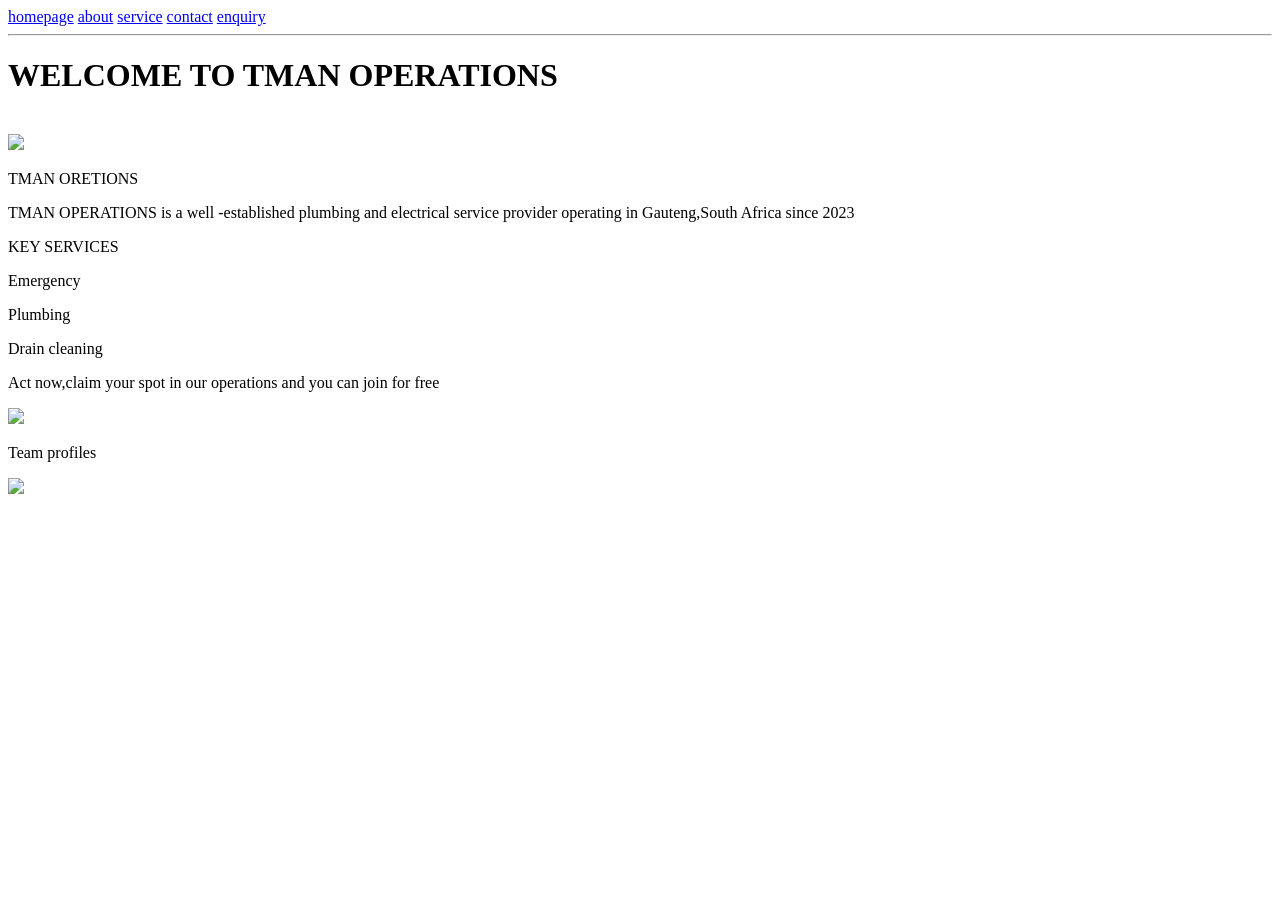
==== index.html @ d11e2aa8 "initial commit" ====
<!DOCTYPE html>
<html lang="en">
<head>
    <meta charset="UTF-8">
    <meta name="viewport" content="width=device-width, initial-scale=1.0">
    <title>homepage</title>
</head>
<body>
<header>
    <nav>
        <a href="index.html" target="_blank">homepage</a>
        <a href="about.html" target="_blank">about</a>
        <a href="service.html" target="_blank">service</a>
        <a href="contact.html" target="_blank">contact</a>
        <a href="enquiry.html" target="_blank">enquiry</a>
    </nav>
    <hr>
    <main>
        <h1>WELCOME TO TMAN OPERATIONS</h1>
        <br>
        <img src="c:\Users\Student\Downloads\plumbing pic.jpg">
       
       
        <p>TMAN ORETIONS</p>
        <P>TMAN OPERATIONS is a well -established plumbing and electrical service provider operating in Gauteng,South Africa since 2023</P>
        <p>KEY SERVICES</p>
        <P>Emergency</P>
         <P>Plumbing</P> 
         <P>Drain cleaning</P>
         <p>Act now,claim your spot in our operations and you can join for free</p>
       
         <img src="c:\Users\Student\Downloads\plumbing.jpg"width=400>
         
         <p>Team profiles</p>

         <img src="c:\Users\Student\Downloads\adam-plumbing.jpg"width=400>
         </header>
</body>
</html>
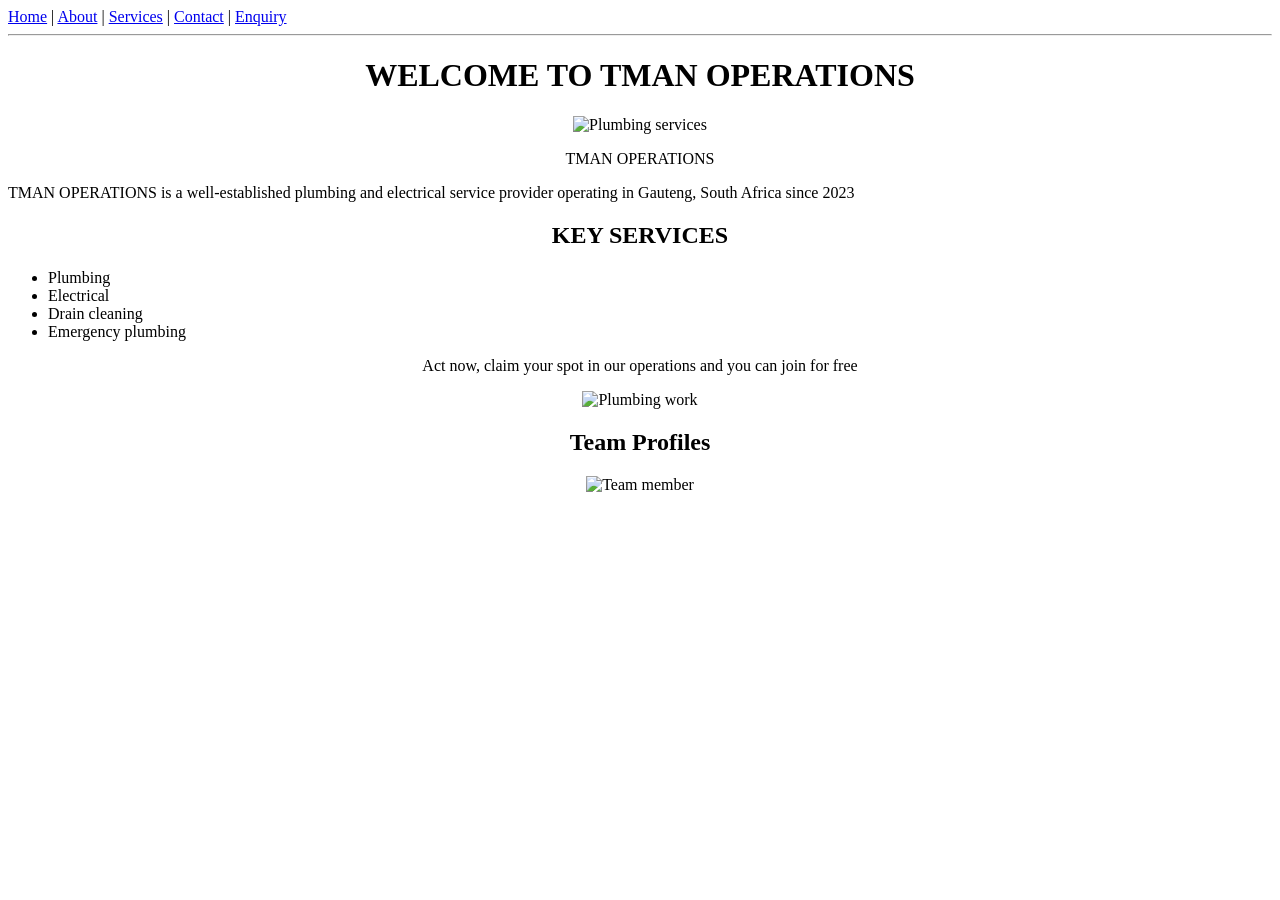
==== commit c40d92e9: "commit part1" ====
--- a/index.html
+++ b/index.html
@@ -3,37 +3,35 @@
 <head>
     <meta charset="UTF-8">
     <meta name="viewport" content="width=device-width, initial-scale=1.0">
-    <title>homepage</title>
+    <title>TMAN Operations - Home</title>
 </head>
 <body>
-<header>
-    <nav>
-        <a href="index.html" target="_blank">homepage</a>
-        <a href="about.html" target="_blank">about</a>
-        <a href="service.html" target="_blank">service</a>
-        <a href="contact.html" target="_blank">contact</a>
-        <a href="enquiry.html" target="_blank">enquiry</a>
-    </nav>
-    <hr>
+    <header>
+        <nav>
+            <a href="index.html">Home</a> |
+            <a href="about.html">About</a> |
+            <a href="service.html">Services</a> |
+            <a href="contact.html">Contact</a> |
+            <a href="enquiry.html">Enquiry</a>
+        </nav>
+        <hr>
+    </header>
     <main>
-        <h1>WELCOME TO TMAN OPERATIONS</h1>
-        <br>
-        <img src="c:\Users\Student\Downloads\plumbing pic.jpg">
-       
-       
-        <p>TMAN ORETIONS</p>
-        <P>TMAN OPERATIONS is a well -established plumbing and electrical service provider operating in Gauteng,South Africa since 2023</P>
-        <p>KEY SERVICES</p>
-        <P>Emergency</P>
-         <P>Plumbing</P> 
-         <P>Drain cleaning</P>
-         <p>Act now,claim your spot in our operations and you can join for free</p>
-       
-         <img src="c:\Users\Student\Downloads\plumbing.jpg"width=400>
-         
-         <p>Team profiles</p>
-
-         <img src="c:\Users\Student\Downloads\adam-plumbing.jpg"width=400>
-         </header>
+        <center><h1>WELCOME TO TMAN OPERATIONS</h1></center>
+        <center><img src="c:\Users\Student\Downloads\plumbing pic.jpg" alt="Plumbing services"></center>
+        <center><p>TMAN OPERATIONS</p></center>
+        <p>TMAN OPERATIONS is a well-established plumbing and electrical service provider operating in Gauteng, South Africa since 2023</p>
+        <center><h2>KEY SERVICES</h2></center>
+        <ul>
+            <li>Plumbing</li>
+            <li>Electrical</li>
+            <li>Drain cleaning</li>
+            <li>Emergency plumbing</li>
+        </ul>
+        <center><p>Act now, claim your spot in our operations and you can join for free</p></center>
+        <center><img src="c:\Users\Student\Downloads\plumbing.jpg" width="400" alt="Plumbing work"></center>
+        <center><h2>Team Profiles</h2></center>
+        <center><img src="c:\Users\Student\Downloads\adam-plumbing.jpg" width="400" alt="Team member"></center>
+    </main>
 </body>
 </html>
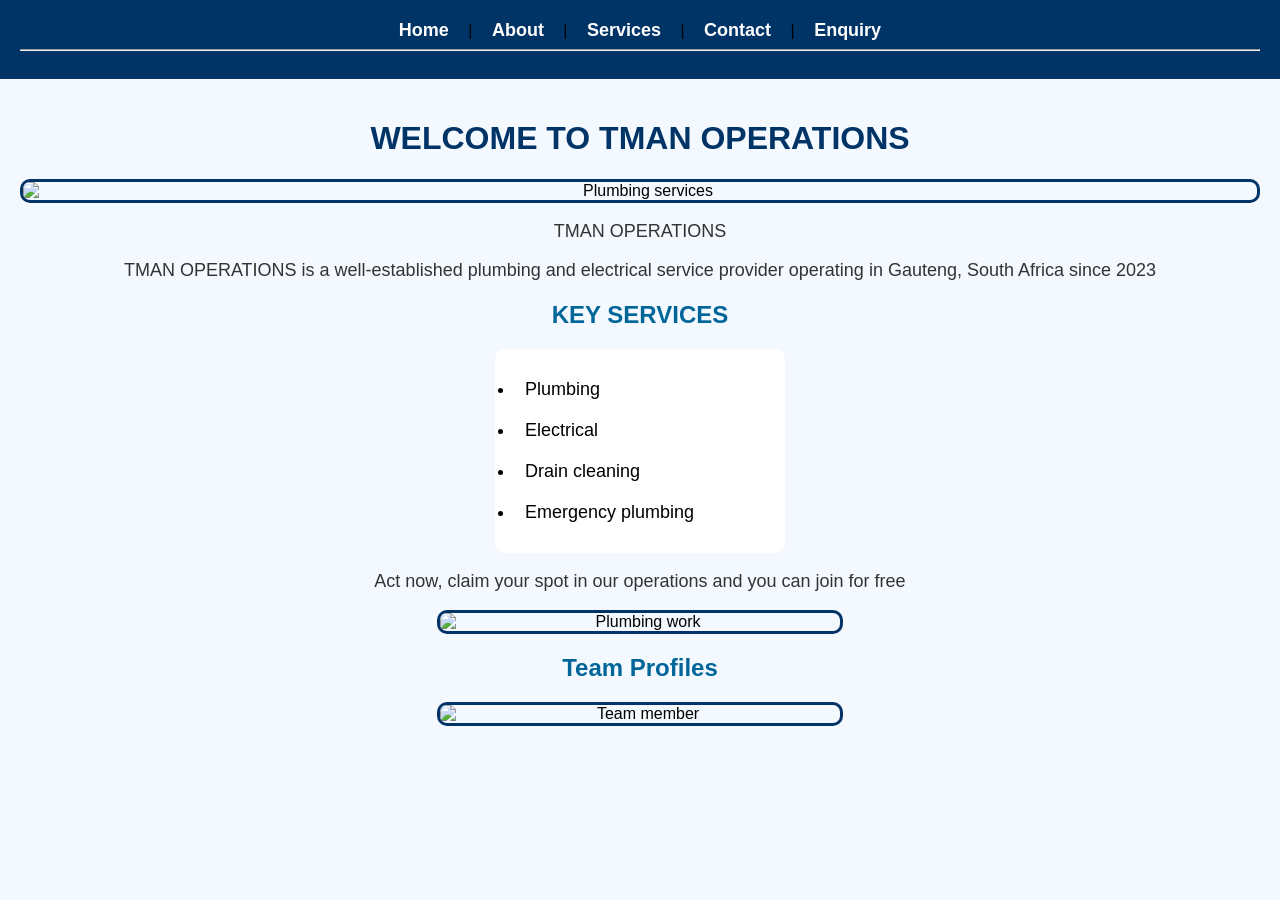
==== commit 7a0aa521: "changed html to css" ====
--- a/index.html
+++ b/index.html
@@ -4,6 +4,7 @@
     <meta charset="UTF-8">
     <meta name="viewport" content="width=device-width, initial-scale=1.0">
     <title>TMAN Operations - Home</title>
+    <link rel="stylesheet" href="CSS/styles.css">
 </head>
 <body>
     <header>
@@ -18,7 +19,7 @@
     </header>
     <main>
         <center><h1>WELCOME TO TMAN OPERATIONS</h1></center>
-        <center><img src="c:\Users\Student\Downloads\plumbing pic.jpg" alt="Plumbing services"></center>
+        <center><img src="images/plumbing-pic.jpg" alt="Plumbing services"></center>
         <center><p>TMAN OPERATIONS</p></center>
         <p>TMAN OPERATIONS is a well-established plumbing and electrical service provider operating in Gauteng, South Africa since 2023</p>
         <center><h2>KEY SERVICES</h2></center>
--- a/CSS/styles.css
+++ b/CSS/styles.css
@@ -0,0 +1,86 @@
+
+        body{
+            font-family: Arial, sans-serif;
+            background-color: #f4f9ff;
+            margin: 0;
+            padding: 0;
+        }
+
+        /* HEADER SECTION */
+        header{
+            background-color: #003366;
+            padding: 20px;
+        }
+
+        /* NAVIGATION SECTION */
+        nav{
+            text-align: center;
+        }
+
+        nav a{
+            color: white;
+            text-decoration: none;
+            margin: 15px;
+            font-size: 18px;
+            font-weight: bold;
+        }
+
+        nav a:hover{
+            color: yellow;
+        }
+
+        /* MAIN CONTENT SECTION */
+        main{
+            padding: 20px;
+        }
+
+        /* HEADING SECTION */
+        h1{
+            text-align: center;
+            color: #003366;
+        }
+
+        h2{
+            text-align: center;
+            color: #006699;
+        }
+
+        /* PARAGRAPH SECTION */
+        p{
+            text-align: center;
+            font-size: 18px;
+            color: #333333;
+        }
+
+        /* IMAGE SECTION */
+        img{
+            display: block;
+            margin: auto;
+            border-radius: 10px;
+            border: 3px solid #003366;
+        }
+
+        /* LIST SECTION */
+        ul{
+            width: 250px;
+            margin: auto;
+            background-color: white;
+            padding: 20px;
+            border-radius: 10px;
+        }
+
+        li{
+            padding: 10px;
+            font-size: 18px;
+        }
+
+        /* FOOTER SECTION */
+        footer{
+            background-color: #003366;
+            color: white;
+            text-align: center;
+            padding: 15px;
+            margin-top: 20px;
+        }
+
+    
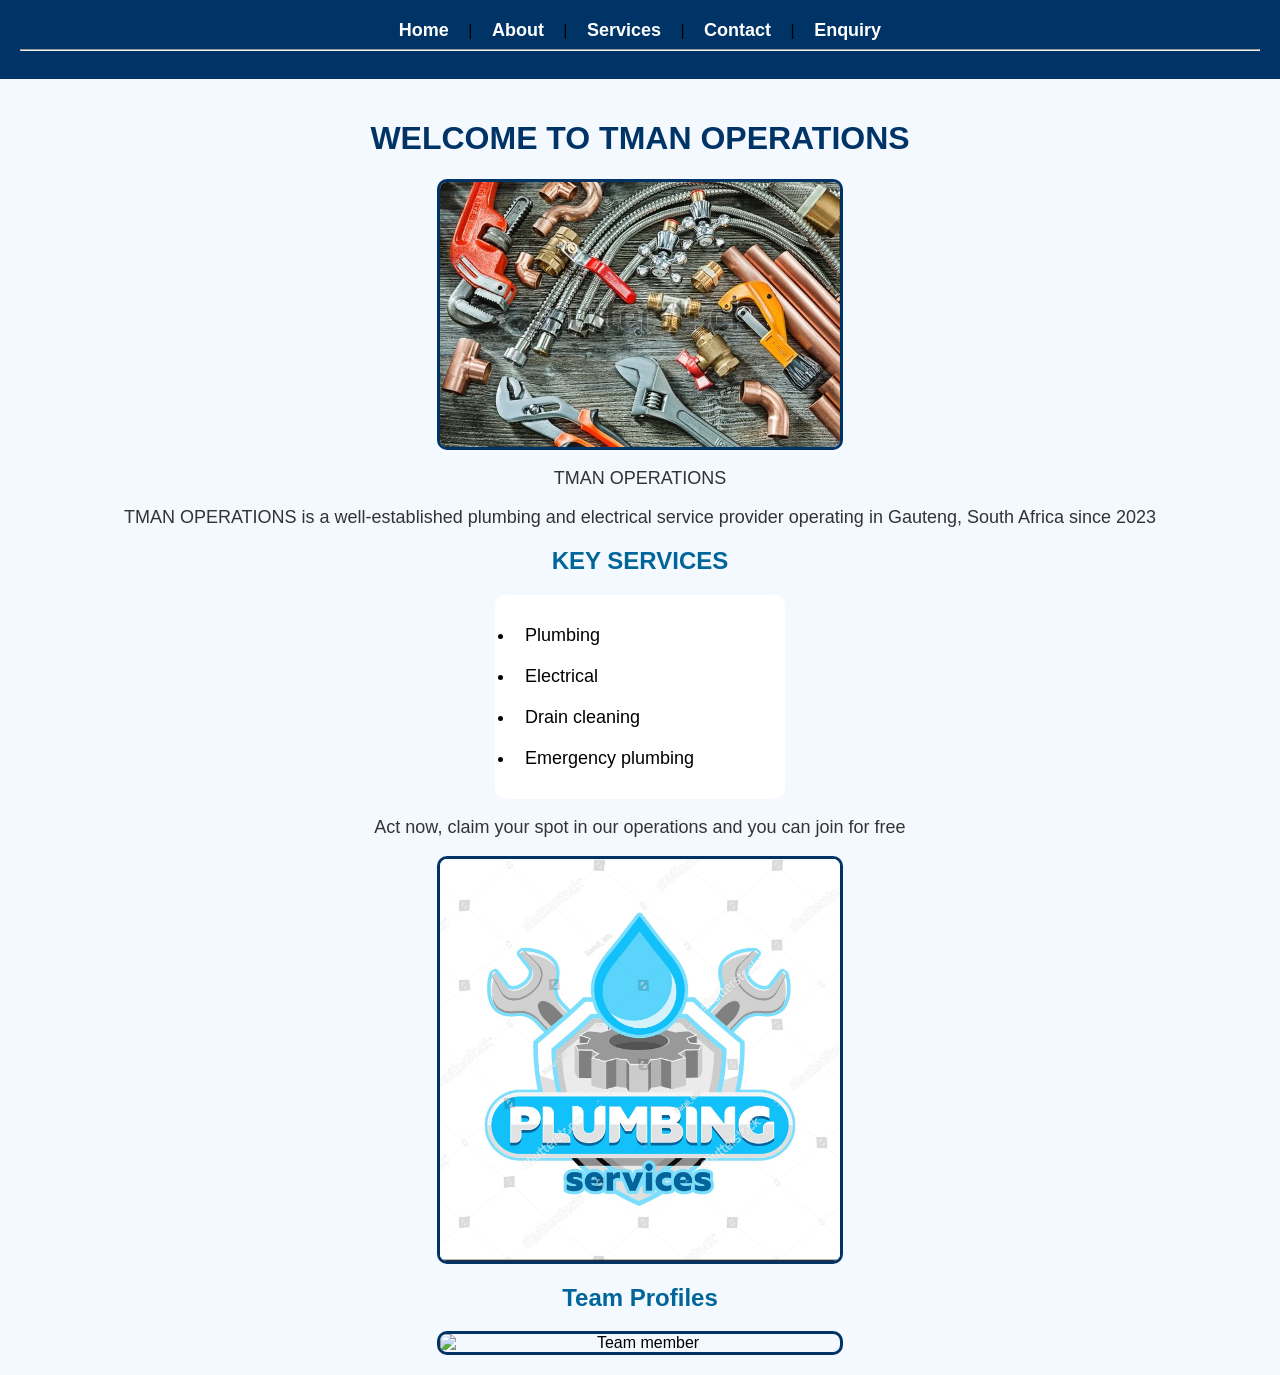
==== commit 872aa137: "added pictures" ====
--- a/index.html
+++ b/index.html
@@ -19,7 +19,7 @@
     </header>
     <main>
         <center><h1>WELCOME TO TMAN OPERATIONS</h1></center>
-        <center><img src="images/plumbing-pic.jpg" alt="Plumbing services"></center>
+        <center><img src="plumbing.tman operations.jpg" width="400" alt="TMAN operations"></center>
         <center><p>TMAN OPERATIONS</p></center>
         <p>TMAN OPERATIONS is a well-established plumbing and electrical service provider operating in Gauteng, South Africa since 2023</p>
         <center><h2>KEY SERVICES</h2></center>
@@ -30,7 +30,7 @@
             <li>Emergency plumbing</li>
         </ul>
         <center><p>Act now, claim your spot in our operations and you can join for free</p></center>
-        <center><img src="c:\Users\Student\Downloads\plumbing.jpg" width="400" alt="Plumbing work"></center>
+        <center><img src="plumbing.jpg" width="400" alt="plumbing service"></center>
         <center><h2>Team Profiles</h2></center>
         <center><img src="c:\Users\Student\Downloads\adam-plumbing.jpg" width="400" alt="Team member"></center>
     </main>
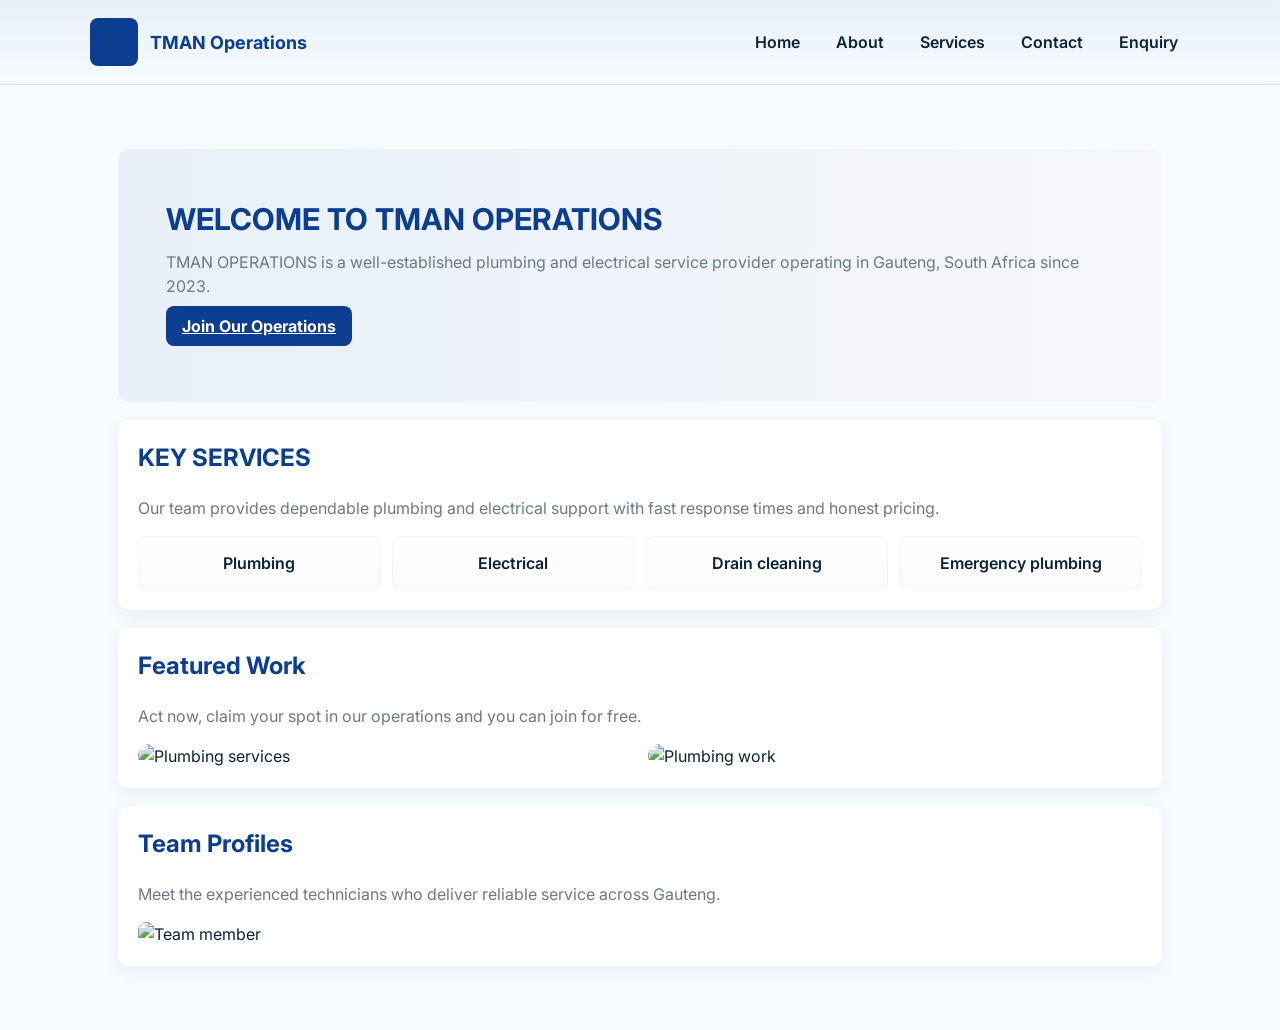
==== commit d3405da6: "Enhance homepage styling and retain existing page structure" ====
--- a/index.html
+++ b/index.html
@@ -1,38 +1,63 @@
-<!DOCTYPE html>
+﻿<!DOCTYPE html>
 <html lang="en">
 <head>
     <meta charset="UTF-8">
     <meta name="viewport" content="width=device-width, initial-scale=1.0">
     <title>TMAN Operations - Home</title>
     <link rel="stylesheet" href="CSS/styles.css">
+    <meta name="description" content="TMAN Operations is a trusted plumbing and electrical service provider in Gauteng since 2023.">
 </head>
 <body>
-    <header>
-        <nav>
-            <a href="index.html">Home</a> |
-            <a href="about.html">About</a> |
-            <a href="service.html">Services</a> |
-            <a href="contact.html">Contact</a> |
-            <a href="enquiry.html">Enquiry</a>
-        </nav>
-        <hr>
+    <header class="site-header">
+        <div class="container header-inner">
+            <a class="brand" href="index.html">
+                <span class="logo" aria-hidden="true"></span>
+                <h1>TMAN Operations</h1>
+            </a>
+            <nav class="main-nav" aria-label="Main navigation">
+                <a href="index.html">Home</a>
+                <a href="about.html">About</a>
+                <a href="service.html">Services</a>
+                <a href="contact.html">Contact</a>
+                <a href="enquiry.html">Enquiry</a>
+            </nav>
+        </div>
     </header>
-    <main>
-        <center><h1>WELCOME TO TMAN OPERATIONS</h1></center>
-        <center><img src="plumbing.tman operations.jpg" width="400" alt="TMAN operations"></center>
-        <center><p>TMAN OPERATIONS</p></center>
-        <p>TMAN OPERATIONS is a well-established plumbing and electrical service provider operating in Gauteng, South Africa since 2023</p>
-        <center><h2>KEY SERVICES</h2></center>
-        <ul>
-            <li>Plumbing</li>
-            <li>Electrical</li>
-            <li>Drain cleaning</li>
-            <li>Emergency plumbing</li>
-        </ul>
-        <center><p>Act now, claim your spot in our operations and you can join for free</p></center>
-        <center><img src="plumbing.jpg" width="400" alt="plumbing service"></center>
-        <center><h2>Team Profiles</h2></center>
-        <center><img src="c:\Users\Student\Downloads\adam-plumbing.jpg" width="400" alt="Team member"></center>
+
+    <main class="site-main">
+        <div class="container">
+            <section class="hero">
+                <h1>WELCOME TO TMAN OPERATIONS</h1>
+                <p>TMAN OPERATIONS is a well-established plumbing and electrical service provider operating in Gauteng, South Africa since 2023.</p>
+                <p><a class="btn" href="enquiry.html">Join Our Operations</a></p>
+            </section>
+
+            <section class="card">
+                <h2>KEY SERVICES</h2>
+                <p>Our team provides dependable plumbing and electrical support with fast response times and honest pricing.</p>
+                <ul class="services">
+                    <li>Plumbing</li>
+                    <li>Electrical</li>
+                    <li>Drain cleaning</li>
+                    <li>Emergency plumbing</li>
+                </ul>
+            </section>
+
+            <section class="card">
+                <h2>Featured Work</h2>
+                <p>Act now, claim your spot in our operations and you can join for free.</p>
+                <div class="grid-images">
+                    <img class="responsive" src="c:\Users\Student\Downloads\plumbing pic.jpg" alt="Plumbing services">
+                    <img class="responsive" src="c:\Users\Student\Downloads\plumbing.jpg" alt="Plumbing work">
+                </div>
+            </section>
+
+            <section class="card">
+                <h2>Team Profiles</h2>
+                <p>Meet the experienced technicians who deliver reliable service across Gauteng.</p>
+                <img class="responsive" src="c:\Users\Student\Downloads\adam-plumbing.jpg" alt="Team member">
+            </section>
+        </div>
     </main>
 </body>
-</html>+</html>
--- a/CSS/styles.css
+++ b/CSS/styles.css
@@ -1,86 +1,75 @@
+@import url('https://fonts.googleapis.com/css2?family=Inter:wght@300;400;600;700&display=swap');
 
-        body{
-            font-family: Arial, sans-serif;
-            background-color: #f4f9ff;
-            margin: 0;
-            padding: 0;
-        }
+:root{
+  --bg: #f6fbff;
+  --surface: #ffffff;
+  --primary: #0b3d91;
+  --accent: #ff7a59;
+  --text: #0b2336;
+  --muted: #6b7a86;
+  --radius: 10px;
+}
 
-        /* HEADER SECTION */
-        header{
-            background-color: #003366;
-            padding: 20px;
-        }
+*{box-sizing: border-box}
+html,body{height:100%}
+body{
+  margin:0;
+  font-family: 'Inter', system-ui, -apple-system, 'Segoe UI', Roboto, 'Helvetica Neue', Arial;
+  background:var(--bg);
+  color:var(--text);
+  -webkit-font-smoothing:antialiased;
+  -moz-osx-font-smoothing:grayscale;
+  line-height:1.5;
+}
 
-        /* NAVIGATION SECTION */
-        nav{
-            text-align: center;
-        }
+.container{max-width:1100px;margin:0 auto;padding:28px}
 
-        nav a{
-            color: white;
-            text-decoration: none;
-            margin: 15px;
-            font-size: 18px;
-            font-weight: bold;
-        }
+header.site-header{
+  background:linear-gradient(180deg, rgba(11,61,145,0.06), transparent);
+  backdrop-filter: saturate(1.1) blur(2px);
+  border-bottom: 1px solid rgba(11,61,145,0.06);
+}
+.header-inner{display:flex;align-items:center;justify-content:space-between;gap:16px;padding:18px 0}
+.brand{display:flex;align-items:center;gap:12px;text-decoration:none;color:var(--primary)}
+.brand .logo{width:48px;height:48px;border-radius:8px;background:var(--primary);display:inline-block}
+.brand h1{font-size:18px;margin:0;color:var(--primary);font-weight:700}
 
-        nav a:hover{
-            color: yellow;
-        }
+nav.main-nav{display:flex;gap:12px;align-items:center}
+nav.main-nav a{color:var(--text);text-decoration:none;padding:8px 12px;border-radius:8px;font-weight:600}
+nav.main-nav a:hover{background:rgba(11,61,145,0.06);color:var(--primary)}
 
-        /* MAIN CONTENT SECTION */
-        main{
-            padding: 20px;
-        }
+.hero{background:linear-gradient(90deg, rgba(11,61,145,0.06), rgba(255,122,89,0.03));padding:48px;border-radius:12px;margin:18px 0}
+.hero h1{margin:0;font-size:30px;color:var(--primary)}
+.hero p{margin-top:8px;color:var(--muted);font-size:16px}
 
-        /* HEADING SECTION */
-        h1{
-            text-align: center;
-            color: #003366;
-        }
+main.site-main{padding:18px 0}
+.card{background:var(--surface);padding:20px;border-radius:var(--radius);box-shadow:0 6px 18px rgba(11,34,60,0.06);margin-bottom:18px}
 
-        h2{
-            text-align: center;
-            color: #006699;
-        }
+h1,h2,h3{color:var(--primary);margin-top:0}
+p{color:var(--muted);font-size:16px}
 
-        /* PARAGRAPH SECTION */
-        p{
-            text-align: center;
-            font-size: 18px;
-            color: #333333;
-        }
+img.responsive{max-width:100%;height:auto;display:block;border-radius:8px}
 
-        /* IMAGE SECTION */
-        img{
-            display: block;
-            margin: auto;
-            border-radius: 10px;
-            border: 3px solid #003366;
-        }
+ul.services{display:grid;grid-template-columns:repeat(auto-fit,minmax(200px,1fr));gap:12px;list-style:none;padding:0;margin:0}
+ul.services li{background:linear-gradient(180deg, #ffffff, #fbfbfd);padding:14px;border-radius:8px;border:1px solid rgba(11,61,145,0.04);text-align:center;font-weight:600;color:var(--text)}
 
-        /* LIST SECTION */
-        ul{
-            width: 250px;
-            margin: auto;
-            background-color: white;
-            padding: 20px;
-            border-radius: 10px;
-        }
+.grid-images{display:grid;grid-template-columns:repeat(auto-fit,minmax(220px,1fr));gap:16px;margin-top:16px}
+.grid-images img{border-radius:12px;object-fit:cover}
 
-        li{
-            padding: 10px;
-            font-size: 18px;
-        }
+form.contact-form{display:grid;gap:12px}
+form.contact-form input[type="text"],form.contact-form input[type="email"],form.contact-form input[type="tel"],form.contact-form textarea{width:100%;padding:10px;border-radius:8px;border:1px solid rgba(11,61,145,0.08)}
+form.contact-form label{font-weight:600;color:var(--primary)}
+form.contact-form input[type="submit"],.btn{background:var(--primary);color:white;padding:10px 16px;border-radius:8px;border:0;cursor:pointer;font-weight:700}
+.btn:hover{opacity:.95;}
 
-        /* FOOTER SECTION */
-        footer{
-            background-color: #003366;
-            color: white;
-            text-align: center;
-            padding: 15px;
-            margin-top: 20px;
-        }
+footer.site-footer{padding:20px 0;margin-top:28px;border-top:1px solid rgba(11,61,145,0.06);color:var(--muted)}
 
-    +/* Responsive */
+@media (max-width:700px){
+  .header-inner{flex-direction:column;align-items:flex-start}
+  nav.main-nav{flex-wrap:wrap}
+  .hero{padding:20px}
+  .hero h1{font-size:22px}
+}
+
+
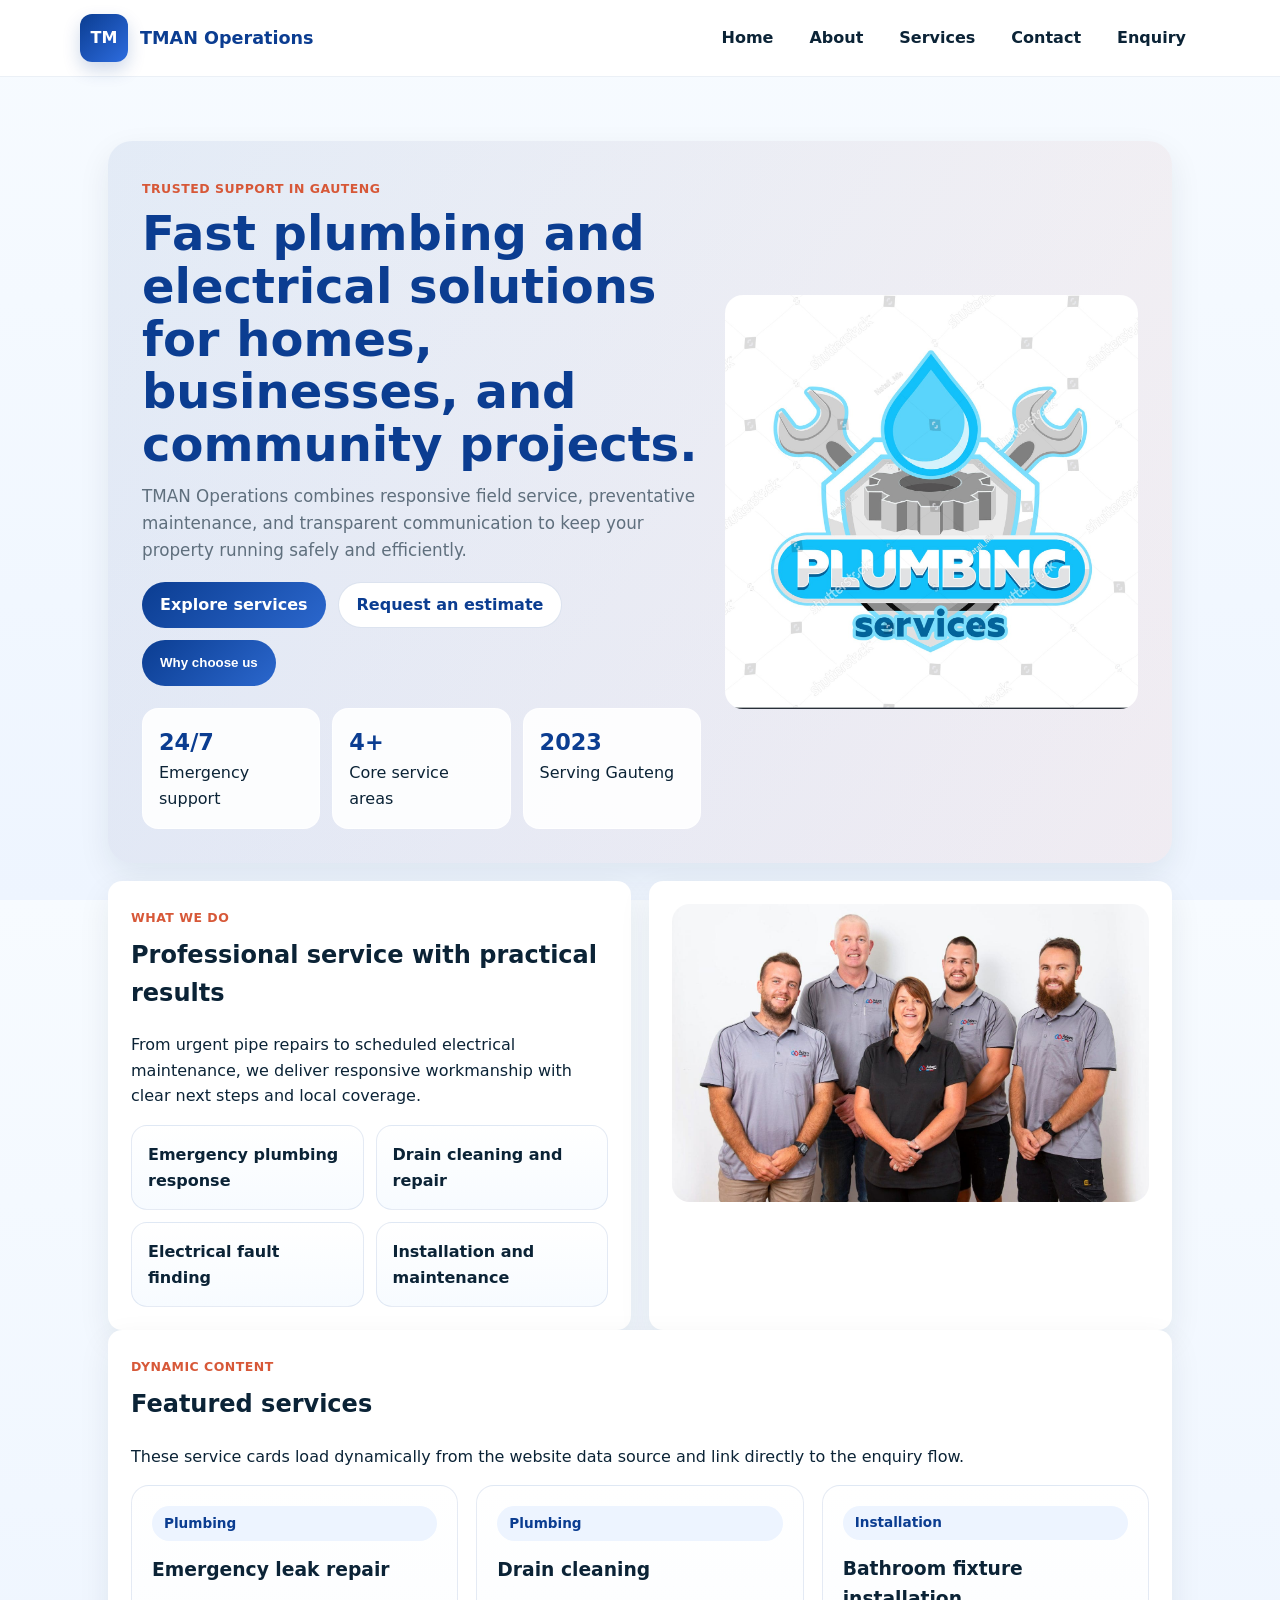
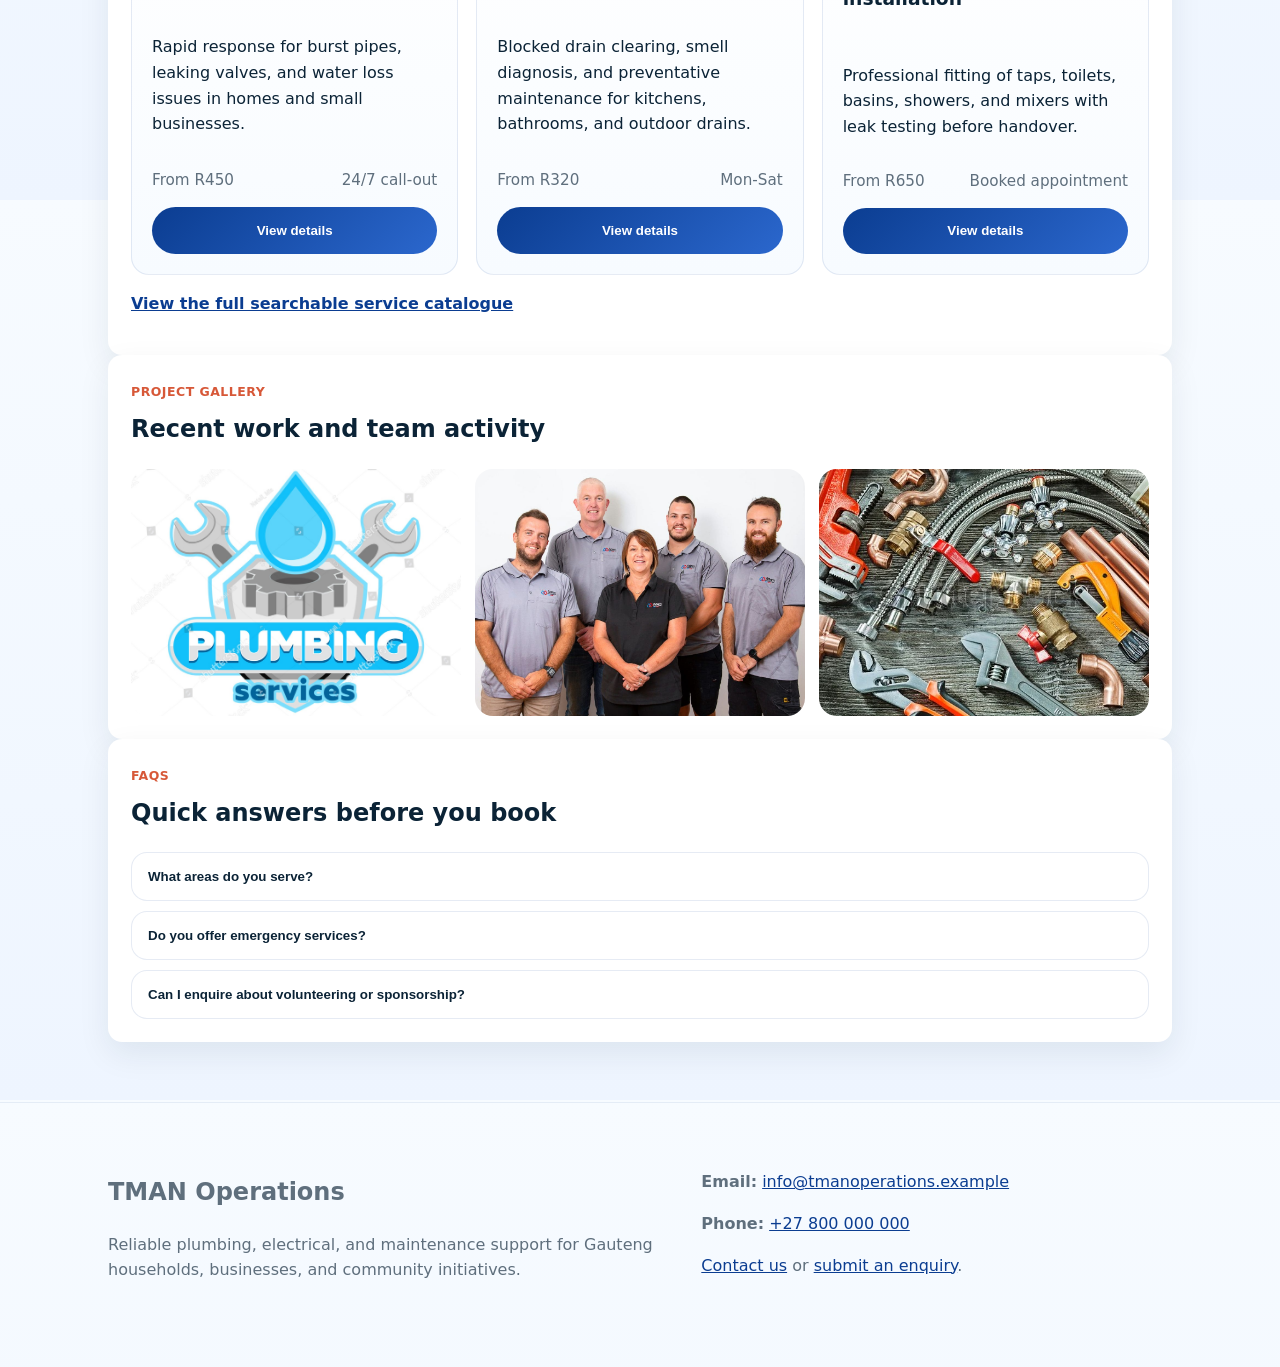
==== commit 5adfda1c: "we added javascript" ====
--- a/index.html
+++ b/index.html
@@ -1,21 +1,53 @@
-﻿<!DOCTYPE html>
+<!DOCTYPE html>
 <html lang="en">
 <head>
     <meta charset="UTF-8">
     <meta name="viewport" content="width=device-width, initial-scale=1.0">
-    <title>TMAN Operations - Home</title>
+    <title>TMAN Operations | Plumbing and Electrical Services in Gauteng</title>
+    <meta name="description" content="TMAN Operations delivers plumbing, electrical, maintenance, and emergency response services across Gauteng with fast turnaround and professional support.">
+    <meta name="keywords" content="TMAN Operations, plumbing Gauteng, electrical services Gauteng, emergency plumber Johannesburg, drain cleaning, maintenance services">
+    <meta name="robots" content="index, follow">
+    <meta name="theme-color" content="#0b3d91">
+    <meta name="referrer" content="strict-origin-when-cross-origin">
+    <meta property="og:title" content="TMAN Operations | Reliable Plumbing and Electrical Services">
+    <meta property="og:description" content="Book plumbing, electrical, and emergency response support for homes, businesses, and community projects in Gauteng.">
+    <meta property="og:type" content="website">
+    <meta property="og:url" content="https://tman-operations.netlify.app/">
+    <meta property="og:image" content="https://tman-operations.netlify.app/plumbing.jpg">
+    <meta name="twitter:card" content="summary_large_image">
+    <meta name="twitter:title" content="TMAN Operations">
+    <meta name="twitter:description" content="Professional plumbing and electrical services in Gauteng.">
+    <link rel="canonical" href="https://tman-operations.netlify.app/">
+    <link rel="icon" href="favicon.svg" type="image/svg+xml">
     <link rel="stylesheet" href="CSS/styles.css">
-    <meta name="description" content="TMAN Operations is a trusted plumbing and electrical service provider in Gauteng since 2023.">
+    <script type="application/ld+json">
+    {
+      "@context": "https://schema.org",
+      "@type": "LocalBusiness",
+      "name": "TMAN Operations",
+      "image": "https://tman-operations.netlify.app/plumbing.jpg",
+      "url": "https://tman-operations.netlify.app/",
+      "telephone": "+27 800 000 000",
+      "email": "info@tmanoperations.example",
+      "address": {
+        "@type": "PostalAddress",
+        "addressLocality": "Gauteng",
+        "addressCountry": "ZA"
+      },
+      "areaServed": "Gauteng",
+      "description": "TMAN Operations provides plumbing, electrical, maintenance, and emergency support services."
+    }
+    </script>
 </head>
 <body>
     <header class="site-header">
         <div class="container header-inner">
-            <a class="brand" href="index.html">
+            <a class="brand" href="index.html" aria-label="TMAN Operations home">
                 <span class="logo" aria-hidden="true"></span>
-                <h1>TMAN Operations</h1>
+                <span class="brand-title">TMAN Operations</span>
             </a>
             <nav class="main-nav" aria-label="Main navigation">
-                <a href="index.html">Home</a>
+                <a href="index.html" aria-current="page">Home</a>
                 <a href="about.html">About</a>
                 <a href="service.html">Services</a>
                 <a href="contact.html">Contact</a>
@@ -26,38 +58,161 @@
 
     <main class="site-main">
         <div class="container">
-            <section class="hero">
-                <h1>WELCOME TO TMAN OPERATIONS</h1>
-                <p>TMAN OPERATIONS is a well-established plumbing and electrical service provider operating in Gauteng, South Africa since 2023.</p>
-                <p><a class="btn" href="enquiry.html">Join Our Operations</a></p>
-            </section>
-
-            <section class="card">
-                <h2>KEY SERVICES</h2>
-                <p>Our team provides dependable plumbing and electrical support with fast response times and honest pricing.</p>
-                <ul class="services">
-                    <li>Plumbing</li>
-                    <li>Electrical</li>
-                    <li>Drain cleaning</li>
-                    <li>Emergency plumbing</li>
-                </ul>
-            </section>
-
-            <section class="card">
-                <h2>Featured Work</h2>
-                <p>Act now, claim your spot in our operations and you can join for free.</p>
-                <div class="grid-images">
-                    <img class="responsive" src="c:\Users\Student\Downloads\plumbing pic.jpg" alt="Plumbing services">
-                    <img class="responsive" src="c:\Users\Student\Downloads\plumbing.jpg" alt="Plumbing work">
-                </div>
-            </section>
-
-            <section class="card">
-                <h2>Team Profiles</h2>
-                <p>Meet the experienced technicians who deliver reliable service across Gauteng.</p>
-                <img class="responsive" src="c:\Users\Student\Downloads\adam-plumbing.jpg" alt="Team member">
+            <section class="hero" data-animate>
+                <div>
+                    <span class="eyebrow">Trusted support in Gauteng</span>
+                    <h1>Fast plumbing and electrical solutions for homes, businesses, and community projects.</h1>
+                    <p>TMAN Operations combines responsive field service, preventative maintenance, and transparent communication to keep your property running safely and efficiently.</p>
+                    <div class="hero-actions">
+                        <a class="btn" href="service.html">Explore services</a>
+                        <a class="btn btn-secondary" href="enquiry.html">Request an estimate</a>
+                        <button
+                            class="btn btn-secondary"
+                            type="button"
+                            data-open-modal="true"
+                            data-modal-title="Why choose TMAN Operations?"
+                            data-modal-content="<p>We focus on rapid response, dependable workmanship, and practical solutions for both residential and commercial clients.</p><p>Our services cover emergency leaks, installations, electrical troubleshooting, and ongoing maintenance support throughout Gauteng.</p>"
+                        >
+                            Why choose us
+                        </button>
+                    </div>
+                    <div class="hero-stats" aria-label="Business highlights">
+                        <div class="stat-card">
+                            <strong>24/7</strong>
+                            <span>Emergency support</span>
+                        </div>
+                        <div class="stat-card">
+                            <strong>4+</strong>
+                            <span>Core service areas</span>
+                        </div>
+                        <div class="stat-card">
+                            <strong>2023</strong>
+                            <span>Serving Gauteng</span>
+                        </div>
+                    </div>
+                </div>
+                <div class="hero-media">
+                    <img src="plumbing.jpg" alt="TMAN Operations technician working on plumbing service equipment" loading="eager" decoding="async">
+                </div>
+            </section>
+
+            <section class="section-grid" aria-label="Quick introduction">
+                <article class="card" data-animate>
+                    <span class="eyebrow">What we do</span>
+                    <h2>Professional service with practical results</h2>
+                    <p>From urgent pipe repairs to scheduled electrical maintenance, we deliver responsive workmanship with clear next steps and local coverage.</p>
+                    <ul class="services">
+                        <li>Emergency plumbing response</li>
+                        <li>Drain cleaning and repair</li>
+                        <li>Electrical fault finding</li>
+                        <li>Installation and maintenance</li>
+                    </ul>
+                </article>
+                <article class="card visual-card" data-animate>
+                    <img class="responsive" src="adam-plumbing.jpg" alt="TMAN Operations plumbing team at a work site" loading="lazy" decoding="async">
+                </article>
+            </section>
+
+            <section class="card" data-animate>
+                <span class="eyebrow">Dynamic content</span>
+                <h2>Featured services</h2>
+                <p>These service cards load dynamically from the website data source and link directly to the enquiry flow.</p>
+                <div id="featuredServices" class="cards-grid" aria-live="polite">
+                    <article class="service-card" data-animate>
+                        <span class="pill">Plumbing</span>
+                        <h3>Emergency leak repair</h3>
+                        <p>Fast support for burst pipes, active leaks, damaged valves, and urgent water loss problems in homes and small businesses.</p>
+                        <div class="service-meta">
+                            <span>From R450</span>
+                            <span>24/7 call-out</span>
+                        </div>
+                        <button class="btn btn-secondary" type="button" data-open-service="1">View details</button>
+                    </article>
+                    <article class="service-card" data-animate>
+                        <span class="pill">Plumbing</span>
+                        <h3>Drain cleaning</h3>
+                        <p>Blocked drain clearing, smell diagnosis, and preventative maintenance for kitchens, bathrooms, and outdoor drainage systems.</p>
+                        <div class="service-meta">
+                            <span>From R320</span>
+                            <span>Mon-Sat</span>
+                        </div>
+                        <button class="btn btn-secondary" type="button" data-open-service="2">View details</button>
+                    </article>
+                    <article class="service-card" data-animate>
+                        <span class="pill">Installation</span>
+                        <h3>Bathroom fixture installation</h3>
+                        <p>Professional fitting of taps, toilets, basins, showers, and mixers with testing to make sure everything works properly.</p>
+                        <div class="service-meta">
+                            <span>From R650</span>
+                            <span>Booked appointment</span>
+                        </div>
+                        <button class="btn btn-secondary" type="button" data-open-service="3">View details</button>
+                    </article>
+                </div>
+                <p><a class="inline-link" href="service.html">View the full searchable service catalogue</a></p>
+            </section>
+
+            <section class="card" data-animate>
+                <span class="eyebrow">Project gallery</span>
+                <h2>Recent work and team activity</h2>
+                <div class="gallery" aria-label="Project gallery">
+                    <img class="gallery-item" src="plumbing.jpg" data-full="plumbing.jpg" data-caption="On-site plumbing maintenance and repair support." alt="On-site plumbing maintenance work" loading="lazy" decoding="async">
+                    <img class="gallery-item" src="adam-plumbing.jpg" data-full="adam-plumbing.jpg" data-caption="Team member preparing plumbing equipment for service delivery." alt="TMAN Operations team member preparing equipment" loading="lazy" decoding="async">
+                    <img class="gallery-item" src="plumbing.tman operations.jpg" data-full="plumbing.tman operations.jpg" data-caption="TMAN Operations field work for residential and commercial clients." alt="TMAN Operations field service activity" loading="lazy" decoding="async">
+                </div>
+            </section>
+
+            <section class="card" data-animate>
+                <span class="eyebrow">FAQs</span>
+                <h2>Quick answers before you book</h2>
+                <div class="accordion">
+                    <button class="accordion-toggle" type="button">What areas do you serve?</button>
+                    <div class="accordion-panel">
+                        <p>We work across Gauteng, including Johannesburg, Pretoria, Midrand, Centurion, and selected surrounding areas. The interactive map on the contact page highlights our core service hubs.</p>
+                    </div>
+                    <button class="accordion-toggle" type="button">Do you offer emergency services?</button>
+                    <div class="accordion-panel">
+                        <p>Yes. Emergency leak and urgent plumbing call-outs are available with priority response, depending on technician availability and travel distance.</p>
+                    </div>
+                    <button class="accordion-toggle" type="button">Can I enquire about volunteering or sponsorship?</button>
+                    <div class="accordion-panel">
+                        <p>Yes. The enquiry page includes dedicated options for community volunteers and sponsors so we can respond with the right onboarding information.</p>
+                    </div>
+                </div>
             </section>
         </div>
     </main>
+
+    <footer class="site-footer">
+        <div class="container footer-grid">
+            <div>
+                <h2>TMAN Operations</h2>
+                <p>Reliable plumbing, electrical, and maintenance support for Gauteng households, businesses, and community initiatives.</p>
+            </div>
+            <div>
+                <p><strong>Email:</strong> <a href="mailto:info@tmanoperations.example">info@tmanoperations.example</a></p>
+                <p><strong>Phone:</strong> <a href="tel:+27800000000">+27 800 000 000</a></p>
+                <p><a href="contact.html">Contact us</a> or <a href="enquiry.html">submit an enquiry</a>.</p>
+            </div>
+        </div>
+    </footer>
+
+    <div id="lightbox" class="lightbox" aria-hidden="true" role="dialog" aria-label="Expanded gallery image">
+        <div class="lightbox-content">
+            <button id="lightboxClose" class="lightbox-close" type="button" aria-label="Close gallery image">×</button>
+            <img id="lightboxImage" src="" alt="">
+            <p id="lightboxCaption" class="lightbox-caption"></p>
+        </div>
+    </div>
+
+    <div id="siteModal" class="modal" aria-hidden="true" role="dialog" aria-labelledby="modalTitle">
+        <div class="modal-panel">
+            <button id="modalClose" class="modal-close" type="button" aria-label="Close information dialog">×</button>
+            <h2 id="modalTitle">More information</h2>
+            <div id="modalBody"></div>
+        </div>
+    </div>
+
+    <script src="js/scripts.js" defer></script>
 </body>
 </html>
--- a/CSS/styles.css
+++ b/CSS/styles.css
@@ -1,75 +1,653 @@
-@import url('https://fonts.googleapis.com/css2?family=Inter:wght@300;400;600;700&display=swap');
-
-:root{
+:root {
   --bg: #f6fbff;
   --surface: #ffffff;
+  --surface-muted: #edf4ff;
   --primary: #0b3d91;
+  --primary-dark: #082c69;
   --accent: #ff7a59;
+  --accent-dark: #d75838;
   --text: #0b2336;
-  --muted: #6b7a86;
-  --radius: 10px;
-}
-
-*{box-sizing: border-box}
-html,body{height:100%}
-body{
-  margin:0;
-  font-family: 'Inter', system-ui, -apple-system, 'Segoe UI', Roboto, 'Helvetica Neue', Arial;
-  background:var(--bg);
-  color:var(--text);
-  -webkit-font-smoothing:antialiased;
-  -moz-osx-font-smoothing:grayscale;
-  line-height:1.5;
-}
-
-.container{max-width:1100px;margin:0 auto;padding:28px}
-
-header.site-header{
-  background:linear-gradient(180deg, rgba(11,61,145,0.06), transparent);
-  backdrop-filter: saturate(1.1) blur(2px);
-  border-bottom: 1px solid rgba(11,61,145,0.06);
-}
-.header-inner{display:flex;align-items:center;justify-content:space-between;gap:16px;padding:18px 0}
-.brand{display:flex;align-items:center;gap:12px;text-decoration:none;color:var(--primary)}
-.brand .logo{width:48px;height:48px;border-radius:8px;background:var(--primary);display:inline-block}
-.brand h1{font-size:18px;margin:0;color:var(--primary);font-weight:700}
-
-nav.main-nav{display:flex;gap:12px;align-items:center}
-nav.main-nav a{color:var(--text);text-decoration:none;padding:8px 12px;border-radius:8px;font-weight:600}
-nav.main-nav a:hover{background:rgba(11,61,145,0.06);color:var(--primary)}
-
-.hero{background:linear-gradient(90deg, rgba(11,61,145,0.06), rgba(255,122,89,0.03));padding:48px;border-radius:12px;margin:18px 0}
-.hero h1{margin:0;font-size:30px;color:var(--primary)}
-.hero p{margin-top:8px;color:var(--muted);font-size:16px}
-
-main.site-main{padding:18px 0}
-.card{background:var(--surface);padding:20px;border-radius:var(--radius);box-shadow:0 6px 18px rgba(11,34,60,0.06);margin-bottom:18px}
-
-h1,h2,h3{color:var(--primary);margin-top:0}
-p{color:var(--muted);font-size:16px}
-
-img.responsive{max-width:100%;height:auto;display:block;border-radius:8px}
-
-ul.services{display:grid;grid-template-columns:repeat(auto-fit,minmax(200px,1fr));gap:12px;list-style:none;padding:0;margin:0}
-ul.services li{background:linear-gradient(180deg, #ffffff, #fbfbfd);padding:14px;border-radius:8px;border:1px solid rgba(11,61,145,0.04);text-align:center;font-weight:600;color:var(--text)}
-
-.grid-images{display:grid;grid-template-columns:repeat(auto-fit,minmax(220px,1fr));gap:16px;margin-top:16px}
-.grid-images img{border-radius:12px;object-fit:cover}
-
-form.contact-form{display:grid;gap:12px}
-form.contact-form input[type="text"],form.contact-form input[type="email"],form.contact-form input[type="tel"],form.contact-form textarea{width:100%;padding:10px;border-radius:8px;border:1px solid rgba(11,61,145,0.08)}
-form.contact-form label{font-weight:600;color:var(--primary)}
-form.contact-form input[type="submit"],.btn{background:var(--primary);color:white;padding:10px 16px;border-radius:8px;border:0;cursor:pointer;font-weight:700}
-.btn:hover{opacity:.95;}
-
-footer.site-footer{padding:20px 0;margin-top:28px;border-top:1px solid rgba(11,61,145,0.06);color:var(--muted)}
-
-/* Responsive */
-@media (max-width:700px){
-  .header-inner{flex-direction:column;align-items:flex-start}
-  nav.main-nav{flex-wrap:wrap}
-  .hero{padding:20px}
-  .hero h1{font-size:22px}
-}
-
-
+  --muted: #5f6f7d;
+  --border: rgba(11, 61, 145, 0.1);
+  --success: #0f7b4d;
+  --error: #b42318;
+  --info: #0b3d91;
+  --radius: 14px;
+  --shadow: 0 12px 32px rgba(11, 35, 54, 0.08);
+}
+
+* {
+  box-sizing: border-box;
+}
+
+html,
+body {
+  height: 100%;
+}
+
+html {
+  scroll-behavior: smooth;
+}
+
+body {
+  margin: 0;
+  font-family: system-ui, -apple-system, BlinkMacSystemFont, "Segoe UI", sans-serif;
+  background: linear-gradient(180deg, #f7fbff 0%, #eef5ff 100%);
+  color: var(--text);
+  line-height: 1.6;
+  -webkit-font-smoothing: antialiased;
+  -moz-osx-font-smoothing: grayscale;
+}
+
+body.modal-open {
+  overflow: hidden;
+}
+
+a {
+  color: var(--primary);
+}
+
+img {
+  max-width: 100%;
+}
+
+.container {
+  max-width: 1120px;
+  margin: 0 auto;
+  padding: 28px;
+}
+
+.site-header {
+  position: sticky;
+  top: 0;
+  z-index: 20;
+  background: rgba(255, 255, 255, 0.92);
+  border-bottom: 1px solid rgba(11, 61, 145, 0.08);
+  backdrop-filter: blur(10px);
+}
+
+.header-inner {
+  display: flex;
+  align-items: center;
+  justify-content: space-between;
+  gap: 16px;
+  padding: 14px 0;
+}
+
+.brand {
+  display: flex;
+  align-items: center;
+  gap: 12px;
+  text-decoration: none;
+  color: var(--primary);
+}
+
+.brand .logo {
+  width: 48px;
+  height: 48px;
+  border-radius: 12px;
+  background: linear-gradient(135deg, var(--primary), #2d6cdf);
+  display: inline-flex;
+  align-items: center;
+  justify-content: center;
+  box-shadow: 0 8px 18px rgba(11, 61, 145, 0.2);
+}
+
+.brand .logo::before {
+  content: "TM";
+  color: #fff;
+  font-weight: 700;
+}
+
+.brand-title {
+  margin: 0;
+  font-size: 1.1rem;
+  font-weight: 700;
+}
+
+.main-nav {
+  display: flex;
+  flex-wrap: wrap;
+  gap: 8px;
+  align-items: center;
+}
+
+.main-nav a {
+  padding: 10px 14px;
+  border-radius: 999px;
+  text-decoration: none;
+  color: var(--text);
+  font-weight: 600;
+}
+
+.main-nav a:hover,
+.main-nav a:focus-visible {
+  background: rgba(11, 61, 145, 0.08);
+  color: var(--primary);
+}
+
+.site-main {
+  padding: 18px 0 32px;
+}
+
+.hero {
+  display: grid;
+  grid-template-columns: 1.15fr 0.85fr;
+  gap: 24px;
+  align-items: center;
+  background: linear-gradient(120deg, rgba(11, 61, 145, 0.08), rgba(255, 122, 89, 0.08));
+  padding: 34px;
+  border-radius: 24px;
+  box-shadow: var(--shadow);
+  margin: 18px 0;
+  overflow: hidden;
+}
+
+.hero h1 {
+  margin: 0 0 12px;
+  font-size: clamp(2rem, 4vw, 3rem);
+  line-height: 1.1;
+  color: var(--primary);
+}
+
+.hero p {
+  margin: 0 0 16px;
+  color: var(--muted);
+  font-size: 1.05rem;
+}
+
+.hero-actions {
+  display: flex;
+  flex-wrap: wrap;
+  gap: 12px;
+  margin-top: 18px;
+}
+
+.hero-media img,
+.responsive {
+  display: block;
+  width: 100%;
+  height: auto;
+  border-radius: 18px;
+  object-fit: cover;
+}
+
+.hero-stats {
+  display: grid;
+  grid-template-columns: repeat(3, minmax(0, 1fr));
+  gap: 12px;
+  margin-top: 22px;
+}
+
+.stat-card {
+  padding: 16px;
+  border-radius: 16px;
+  background: rgba(255, 255, 255, 0.88);
+  border: 1px solid rgba(255, 255, 255, 0.7);
+}
+
+.stat-card strong {
+  display: block;
+  font-size: 1.4rem;
+  color: var(--primary);
+}
+
+.section-grid,
+.cards-grid,
+.service-grid {
+  display: grid;
+  gap: 18px;
+}
+
+.section-grid {
+  grid-template-columns: repeat(2, minmax(0, 1fr));
+}
+
+.cards-grid,
+.service-grid {
+  grid-template-columns: repeat(auto-fit, minmax(240px, 1fr));
+}
+
+.card {
+  background: var(--surface);
+  padding: 22px;
+  border-radius: var(--radius);
+  box-shadow: var(--shadow);
+  border: 1px solid rgba(255, 255, 255, 0.7);
+}
+
+.card h2,
+.card h3 {
+  margin-top: 0;
+}
+
+.eyebrow {
+  display: inline-block;
+  margin-bottom: 8px;
+  color: var(--accent-dark);
+  font-weight: 700;
+  letter-spacing: 0.04em;
+  text-transform: uppercase;
+  font-size: 0.78rem;
+}
+
+.pill {
+  display: inline-flex;
+  align-items: center;
+  gap: 8px;
+  padding: 6px 12px;
+  border-radius: 999px;
+  background: var(--surface-muted);
+  color: var(--primary);
+  font-size: 0.85rem;
+  font-weight: 700;
+}
+
+.btn,
+button.btn,
+input[type="submit"] {
+  display: inline-flex;
+  align-items: center;
+  justify-content: center;
+  gap: 8px;
+  min-height: 46px;
+  padding: 0 18px;
+  border-radius: 999px;
+  border: none;
+  background: linear-gradient(135deg, var(--primary), #2b67cd);
+  color: #fff;
+  text-decoration: none;
+  font-weight: 700;
+  cursor: pointer;
+  transition: transform 0.25s ease, box-shadow 0.25s ease, opacity 0.25s ease;
+}
+
+.btn:hover,
+.btn:focus-visible,
+input[type="submit"]:hover,
+input[type="submit"]:focus-visible {
+  transform: translateY(-1px);
+  box-shadow: 0 12px 20px rgba(11, 61, 145, 0.2);
+}
+
+.btn-secondary {
+  background: #fff;
+  color: var(--primary);
+  border: 1px solid rgba(11, 61, 145, 0.14);
+}
+
+.inline-link {
+  font-weight: 700;
+}
+
+.feature-list,
+.check-list,
+.services {
+  margin: 0;
+  padding-left: 18px;
+  color: var(--muted);
+}
+
+.services {
+  display: grid;
+  grid-template-columns: repeat(auto-fit, minmax(220px, 1fr));
+  gap: 12px;
+  padding-left: 0;
+  list-style: none;
+}
+
+.services li {
+  padding: 16px;
+  border-radius: 16px;
+  background: linear-gradient(180deg, #fff, #f7fbff);
+  border: 1px solid var(--border);
+  color: var(--text);
+  font-weight: 600;
+}
+
+.tabs {
+  display: flex;
+  flex-wrap: wrap;
+  gap: 10px;
+  margin-bottom: 18px;
+}
+
+.tab-button {
+  padding: 10px 16px;
+  border-radius: 999px;
+  border: 1px solid var(--border);
+  background: #fff;
+  color: var(--text);
+  cursor: pointer;
+  font-weight: 700;
+}
+
+.tab-button.is-active,
+.tab-button:hover,
+.tab-button:focus-visible {
+  background: var(--primary);
+  color: #fff;
+  border-color: transparent;
+}
+
+.service-toolbar {
+  display: grid;
+  grid-template-columns: 1.4fr 0.8fr;
+  gap: 14px;
+  align-items: end;
+  margin-bottom: 14px;
+}
+
+.service-toolbar label,
+.contact-form label {
+  display: block;
+  margin-bottom: 6px;
+  color: var(--primary);
+  font-weight: 700;
+}
+
+.service-toolbar input,
+.service-toolbar select,
+.contact-form input[type="text"],
+.contact-form input[type="email"],
+.contact-form input[type="tel"],
+.contact-form input[type="date"],
+.contact-form select,
+.contact-form textarea {
+  width: 100%;
+  min-height: 48px;
+  padding: 12px 14px;
+  border-radius: 12px;
+  border: 1px solid var(--border);
+  background: #fff;
+  color: var(--text);
+  font: inherit;
+}
+
+.contact-form textarea {
+  min-height: 140px;
+  resize: vertical;
+}
+
+.service-results-meta {
+  display: flex;
+  justify-content: space-between;
+  gap: 12px;
+  align-items: center;
+  margin: 16px 0;
+  color: var(--muted);
+}
+
+.service-card {
+  display: grid;
+  gap: 14px;
+  padding: 20px;
+  border-radius: 18px;
+  background: linear-gradient(180deg, #fff, #f7fbff);
+  border: 1px solid var(--border);
+}
+
+.service-card-top,
+.service-meta {
+  display: flex;
+  justify-content: space-between;
+  gap: 10px;
+  flex-wrap: wrap;
+  color: var(--muted);
+  font-size: 0.95rem;
+}
+
+.service-location {
+  margin: 0;
+  color: var(--muted);
+}
+
+.visual-card img {
+  aspect-ratio: 16 / 10;
+}
+
+.gallery {
+  display: grid;
+  grid-template-columns: repeat(auto-fit, minmax(180px, 1fr));
+  gap: 14px;
+}
+
+.gallery-item {
+  width: 100%;
+  aspect-ratio: 4 / 3;
+  object-fit: cover;
+  border-radius: 18px;
+  cursor: pointer;
+  transition: transform 0.25s ease, box-shadow 0.25s ease;
+}
+
+.gallery-item:hover,
+.gallery-item:focus-visible {
+  transform: translateY(-4px);
+  box-shadow: 0 14px 30px rgba(11, 35, 54, 0.14);
+}
+
+.accordion {
+  display: grid;
+  gap: 10px;
+}
+
+.accordion-toggle {
+  width: 100%;
+  padding: 16px;
+  border: 1px solid var(--border);
+  border-radius: 16px;
+  text-align: left;
+  background: #fff;
+  color: var(--text);
+  cursor: pointer;
+  font-weight: 700;
+}
+
+.accordion-toggle.active {
+  background: var(--surface-muted);
+  color: var(--primary);
+}
+
+.accordion-panel {
+  padding: 0 16px 8px;
+  max-height: 0;
+  overflow: hidden;
+  color: var(--muted);
+  transition: max-height 0.3s ease;
+}
+
+.status-message,
+.form-status,
+.result-panel,
+.map-caption {
+  padding: 14px 16px;
+  border-radius: 14px;
+  background: #fff;
+  border: 1px solid var(--border);
+}
+
+.status-info {
+  color: var(--info);
+  border-color: rgba(11, 61, 145, 0.2);
+  background: rgba(11, 61, 145, 0.04);
+}
+
+.status-success {
+  color: var(--success);
+  border-color: rgba(15, 123, 77, 0.24);
+  background: rgba(15, 123, 77, 0.06);
+}
+
+.status-error {
+  color: var(--error);
+  border-color: rgba(180, 35, 24, 0.22);
+  background: rgba(180, 35, 24, 0.05);
+}
+
+.contact-form {
+  display: grid;
+  gap: 14px;
+}
+
+.contact-grid {
+  display: grid;
+  grid-template-columns: repeat(2, minmax(0, 1fr));
+  gap: 14px;
+}
+
+.full-width {
+  grid-column: 1 / -1;
+}
+
+.field-error {
+  margin: -4px 0 0;
+  color: var(--error);
+  font-size: 0.92rem;
+}
+
+[aria-invalid="true"] {
+  border-color: rgba(180, 35, 24, 0.4) !important;
+  box-shadow: 0 0 0 3px rgba(180, 35, 24, 0.08);
+}
+
+#map {
+  height: 340px;
+  width: 100%;
+  border-radius: 18px;
+  overflow: hidden;
+}
+
+.footer-grid {
+  display: grid;
+  grid-template-columns: 1.1fr 0.9fr;
+  gap: 18px;
+  align-items: start;
+}
+
+.site-footer {
+  padding: 22px 0 40px;
+  border-top: 1px solid rgba(11, 61, 145, 0.08);
+  color: var(--muted);
+}
+
+.lightbox,
+.modal {
+  position: fixed;
+  inset: 0;
+  display: none;
+  align-items: center;
+  justify-content: center;
+  padding: 20px;
+  background: rgba(5, 16, 32, 0.82);
+  z-index: 1000;
+}
+
+.lightbox.is-open,
+.modal.is-open {
+  display: flex;
+}
+
+.lightbox-content,
+.modal-panel {
+  position: relative;
+  width: min(920px, 100%);
+  padding: 22px;
+  border-radius: 24px;
+  background: #fff;
+  box-shadow: 0 24px 48px rgba(0, 0, 0, 0.25);
+}
+
+.lightbox-content img {
+  max-height: 75vh;
+  width: 100%;
+  object-fit: contain;
+  border-radius: 16px;
+  background: #f6fbff;
+}
+
+.lightbox-close,
+.modal-close {
+  position: absolute;
+  top: 12px;
+  right: 12px;
+  width: 42px;
+  height: 42px;
+  border: none;
+  border-radius: 999px;
+  background: rgba(11, 61, 145, 0.08);
+  color: var(--primary);
+  font-size: 1.4rem;
+  cursor: pointer;
+}
+
+.lightbox-caption {
+  margin: 14px 0 0;
+  color: var(--muted);
+}
+
+[data-animate] {
+  opacity: 0;
+  transform: translateY(20px);
+  transition: opacity 0.6s ease, transform 0.6s ease;
+}
+
+[data-animate].is-visible {
+  opacity: 1;
+  transform: translateY(0);
+}
+
+.show-focus :focus-visible {
+  outline: 3px solid rgba(11, 61, 145, 0.24);
+  outline-offset: 2px;
+}
+
+@media (max-width: 900px) {
+  .hero,
+  .section-grid,
+  .footer-grid,
+  .service-toolbar,
+  .contact-grid {
+    grid-template-columns: 1fr;
+  }
+
+  .hero-stats {
+    grid-template-columns: 1fr;
+  }
+}
+
+@media (max-width: 720px) {
+  .container {
+    padding: 20px;
+  }
+
+  .header-inner {
+    align-items: flex-start;
+    flex-direction: column;
+  }
+
+  .hero {
+    padding: 24px;
+  }
+
+  .main-nav {
+    width: 100%;
+  }
+
+  .main-nav a {
+    padding: 8px 12px;
+  }
+
+  .card,
+  .lightbox-content,
+  .modal-panel {
+    padding: 18px;
+  }
+
+  .service-results-meta {
+    flex-direction: column;
+    align-items: flex-start;
+  }
+}
+
+
